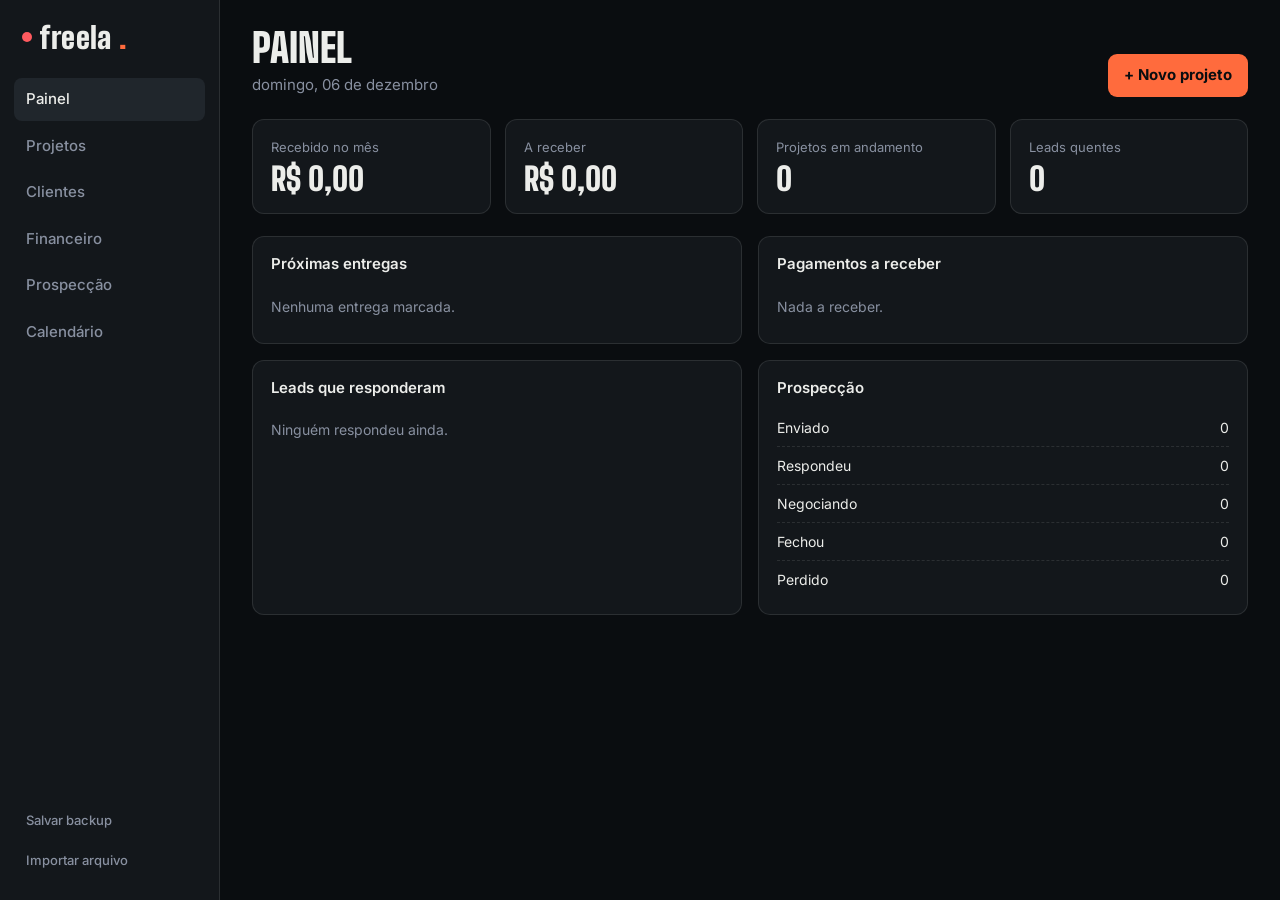
==== freela/index.html @ 752e2609 "Add Freela app: clients, projects, payments, prospecting and calendar (installable, data stays in th" ====
<!DOCTYPE html>
<html lang="pt-BR">
<head>
  <meta charset="UTF-8" />
  <meta name="viewport" content="width=device-width, initial-scale=1.0" />
  <title>Freela · Felipe Reis</title>
  <meta name="robots" content="noindex" />
  <meta name="theme-color" content="#0A0D10" />
  <link rel="manifest" href="manifest.json" />
  <link rel="icon" href="icon-192.png" />
  <link rel="preconnect" href="https://fonts.googleapis.com">
  <link rel="preconnect" href="https://fonts.gstatic.com" crossorigin>
  <link href="https://fonts.googleapis.com/css2?family=Big+Shoulders+Display:wght@700;900&family=Inter:wght@400;500;600;700&display=swap" rel="stylesheet">
  <style>
    :root {
      color-scheme: dark;
      --bg: #0A0D10; --surface: #13171B; --surface-2: #191E23; --surface-3: #20262c;
      --text: #ECEDEA; --muted: #8890A0; --border: rgba(255,255,255,.1);
      --orange: #FF6B3D; --teal: #17B3A3; --violet: #7C6CF0; --red: #FF5A5F; --yellow: #F5B83D;
    }
    * { margin: 0; padding: 0; box-sizing: border-box; min-width: 0; }
    body { background: var(--bg); color: var(--text); font: 15px/1.5 'Inter', system-ui, sans-serif; }
    button, input, select, textarea { font: inherit; color: inherit; }
    .app { display: grid; grid-template-columns: 220px minmax(0, 1fr); min-height: 100vh; }

    nav { background: var(--surface); border-right: 1px solid var(--border); padding: 22px 14px; display: flex; flex-direction: column; gap: 4px; position: sticky; top: 0; height: 100vh; }
    .logo { font: 900 30px/1 'Big Shoulders Display', sans-serif; letter-spacing: .5px; margin: 0 8px 22px; display: flex; align-items: center; gap: 8px; }
    .logo i { width: 10px; height: 10px; border-radius: 50%; background: var(--red); }
    .logo span { color: var(--orange); }
    nav button { background: none; border: 0; text-align: left; padding: 10px 12px; border-radius: 8px; color: var(--muted); cursor: pointer; font-weight: 500; display: flex; justify-content: space-between; }
    nav button:hover { background: var(--surface-2); color: var(--text); }
    nav button.on { background: var(--surface-3); color: var(--text); }
    nav button b { font-weight: 600; font-size: 12px; background: var(--surface-3); color: var(--muted); border-radius: 10px; padding: 1px 8px; }
    nav button b:empty { display: none; }
    nav .spacer { flex: 1; }
    nav .small { font-size: 13px; padding: 8px 12px; }

    main { padding: 28px 32px 60px; max-width: 1200px; width: 100%; }
    .head { display: flex; justify-content: space-between; align-items: flex-end; gap: 16px; margin-bottom: 22px; flex-wrap: wrap; }
    h1 { font: 900 40px/1 'Big Shoulders Display', sans-serif; text-transform: uppercase; }
    .sub { color: var(--muted); margin-top: 6px; }
    .btn { background: var(--orange); color: #0A0D10; border: 0; border-radius: 9px; padding: 10px 16px; font-weight: 700; cursor: pointer; }
    .btn.ghost { background: var(--surface-2); color: var(--text); border: 1px solid var(--border); font-weight: 600; }
    .btn.sm { padding: 6px 10px; font-size: 13px; }
    .btn:focus-visible, nav button:focus-visible { outline: 2px solid var(--text); outline-offset: 2px; }

    .cards { display: grid; grid-template-columns: repeat(4, minmax(0, 1fr)); gap: 14px; margin-bottom: 22px; }
    .card { background: var(--surface); border: 1px solid var(--border); border-radius: 12px; padding: 16px 18px; }
    .card small { color: var(--muted); font-size: 13px; }
    .card strong { display: block; font: 900 32px/1.1 'Big Shoulders Display', sans-serif; margin-top: 4px; }
    .grid2 { display: grid; grid-template-columns: minmax(0, 1fr) minmax(0, 1fr); gap: 16px; }
    .panel { background: var(--surface); border: 1px solid var(--border); border-radius: 12px; padding: 16px 18px; }
    .panel h2 { font-size: 15px; font-weight: 600; margin-bottom: 10px; }
    .empty { color: var(--muted); font-size: 14px; padding: 10px 0; }

    .toolbar { display: flex; gap: 10px; margin-bottom: 14px; flex-wrap: wrap; }
    .toolbar input, .toolbar select { background: var(--surface); border: 1px solid var(--border); border-radius: 8px; padding: 8px 12px; }
    .toolbar input { flex: 1; min-width: 200px; }

    table { width: 100%; border-collapse: collapse; background: var(--surface); border: 1px solid var(--border); border-radius: 12px; overflow: hidden; }
    th { text-align: left; font-size: 12px; font-weight: 600; color: var(--muted); text-transform: uppercase; letter-spacing: .4px; padding: 10px 14px; border-bottom: 1px solid var(--border); background: var(--surface-2); }
    td { padding: 10px 14px; border-bottom: 1px solid var(--border); font-size: 14px; vertical-align: middle; }
    tr:last-child td { border-bottom: 0; }
    tr.click { cursor: pointer; }
    tr.click:hover td { background: var(--surface-2); }
    td.num { font-variant-numeric: tabular-nums; white-space: nowrap; }
    .muted { color: var(--muted); }
    .late { color: var(--red); font-weight: 600; }

    .tag { display: inline-block; font-size: 12px; font-weight: 600; border-radius: 20px; padding: 2px 10px; white-space: nowrap; }
    .t-orcamento, .t-enviado, .t-pendente { background: rgba(136,144,160,.18); color: #b9c0cc; }
    .t-aprovado, .t-respondeu { background: rgba(124,108,240,.2); color: #b3a9ff; }
    .t-edicao, .t-negociando { background: rgba(245,184,61,.18); color: var(--yellow); }
    .t-revisao { background: rgba(255,107,61,.18); color: var(--orange); }
    .t-entregue, .t-fechou, .t-pago { background: rgba(23,179,163,.2); color: var(--teal); }
    .t-cancelado, .t-perdido { background: rgba(255,90,95,.15); color: var(--red); }

    .list li { list-style: none; display: flex; justify-content: space-between; gap: 10px; padding: 8px 0; border-bottom: 1px dashed var(--border); font-size: 14px; }
    .list li:last-child { border: 0; }

    .funnel { display: flex; gap: 8px; flex-wrap: wrap; margin-bottom: 14px; }
    .funnel button { background: var(--surface); border: 1px solid var(--border); border-radius: 10px; padding: 8px 14px; cursor: pointer; color: var(--muted); }
    .funnel button b { color: var(--text); font-size: 18px; margin-right: 6px; }
    .funnel button.on { border-color: var(--orange); color: var(--text); }

    .cal-head { display: flex; align-items: center; gap: 12px; margin-bottom: 12px; }
    .cal-head strong { font: 900 26px/1 'Big Shoulders Display', sans-serif; text-transform: uppercase; min-width: 220px; }
    .cal { display: grid; grid-template-columns: repeat(7, minmax(0, 1fr)); border: 1px solid var(--border); border-radius: 12px; overflow: hidden; }
    .cal .dow { background: var(--surface-2); padding: 8px; font-size: 12px; color: var(--muted); font-weight: 600; text-transform: uppercase; }
    .cal .day { background: var(--surface); min-height: 104px; padding: 6px; border-top: 1px solid var(--border); border-left: 1px solid var(--border); font-size: 12px; }
    .cal .day:nth-child(7n+1) { border-left: 0; }
    .cal .day.out { background: #0f1316; color: #4b525c; }
    .cal .day.today .n { background: var(--orange); color: #0A0D10; border-radius: 50%; }
    .cal .n { display: inline-grid; place-items: center; width: 22px; height: 22px; font-weight: 600; margin-bottom: 4px; }
    .ev { display: block; border-radius: 4px; padding: 2px 5px; margin-bottom: 3px; overflow: hidden; white-space: nowrap; text-overflow: ellipsis; cursor: pointer; border: 0; width: 100%; text-align: left; font-size: 11px; }
    .ev.p { background: rgba(255,107,61,.22); color: #ffb39a; }
    .ev.m { background: rgba(23,179,163,.22); color: #7fe0d5; }

    dialog { margin: auto; border: 1px solid var(--border); border-radius: 14px; background: var(--surface); color: var(--text); width: min(560px, calc(100vw - 32px)); padding: 0; }
    dialog::backdrop { background: rgba(0,0,0,.6); }
    dialog form { padding: 22px; }
    dialog h3 { font: 900 26px/1 'Big Shoulders Display', sans-serif; text-transform: uppercase; margin-bottom: 14px; }
    .fields { display: grid; grid-template-columns: minmax(0,1fr) minmax(0,1fr); gap: 10px 12px; }
    .fields .full { grid-column: 1 / -1; }
    .fields label { display: block; font-size: 12px; color: var(--muted); margin-bottom: 4px; font-weight: 500; }
    .fields input, .fields select, .fields textarea { width: 100%; background: var(--surface-2); border: 1px solid var(--border); border-radius: 8px; padding: 9px 11px; }
    .fields textarea { min-height: 70px; resize: vertical; }
    .fields input:focus, .fields select:focus, .fields textarea:focus { outline: 2px solid var(--orange); outline-offset: 0; }
    .actions { display: flex; justify-content: space-between; gap: 10px; margin-top: 18px; }
    .actions .right { display: flex; gap: 10px; margin-left: auto; }
    .del { background: none; border: 0; color: var(--red); cursor: pointer; font-weight: 600; }

    .toast { position: fixed; bottom: 20px; left: 50%; transform: translateX(-50%); background: var(--surface-3); border: 1px solid var(--border); padding: 10px 18px; border-radius: 10px; opacity: 0; transition: opacity .2s; pointer-events: none; }
    .toast.show { opacity: 1; }

    @media (max-width: 860px) {
      .app { grid-template-columns: minmax(0,1fr); }
      nav { position: sticky; top: 0; height: auto; flex-direction: row; overflow-x: auto; padding: 10px; z-index: 3; }
      .logo { display: none; } nav .spacer, nav .small { display: none; }
      main { padding: 20px 16px 50px; }
      .cards { grid-template-columns: repeat(2, minmax(0, 1fr)); }
      .grid2 { grid-template-columns: minmax(0,1fr); }
      table { display: block; overflow-x: auto; }
      .cal .day { min-height: 70px; }
    }
  </style>
</head>
<body>
  <div class="app">
    <nav>
      <div class="logo"><i></i>freela<span>.</span></div>
      <button data-v="painel">Painel</button>
      <button data-v="projetos">Projetos <b id="c-projetos"></b></button>
      <button data-v="clientes">Clientes <b id="c-clientes"></b></button>
      <button data-v="financeiro">Financeiro</button>
      <button data-v="prospeccao">Prospecção <b id="c-leads"></b></button>
      <button data-v="calendario">Calendário</button>
      <div class="spacer"></div>
      <button class="small" id="exportar">Salvar backup</button>
      <button class="small" id="importar">Importar arquivo</button>
      <input type="file" id="arquivo" accept="application/json" hidden />
    </nav>
    <main id="main"></main>
  </div>

  <dialog id="dlg"><form id="frm" method="dialog"></form></dialog>
  <div class="toast" id="toast" role="status"></div>

  <script src="app.js"></script>
  <script>
    if ('serviceWorker' in navigator) navigator.serviceWorker.register('sw.js').catch(() => {});
  </script>
</body>
</html>
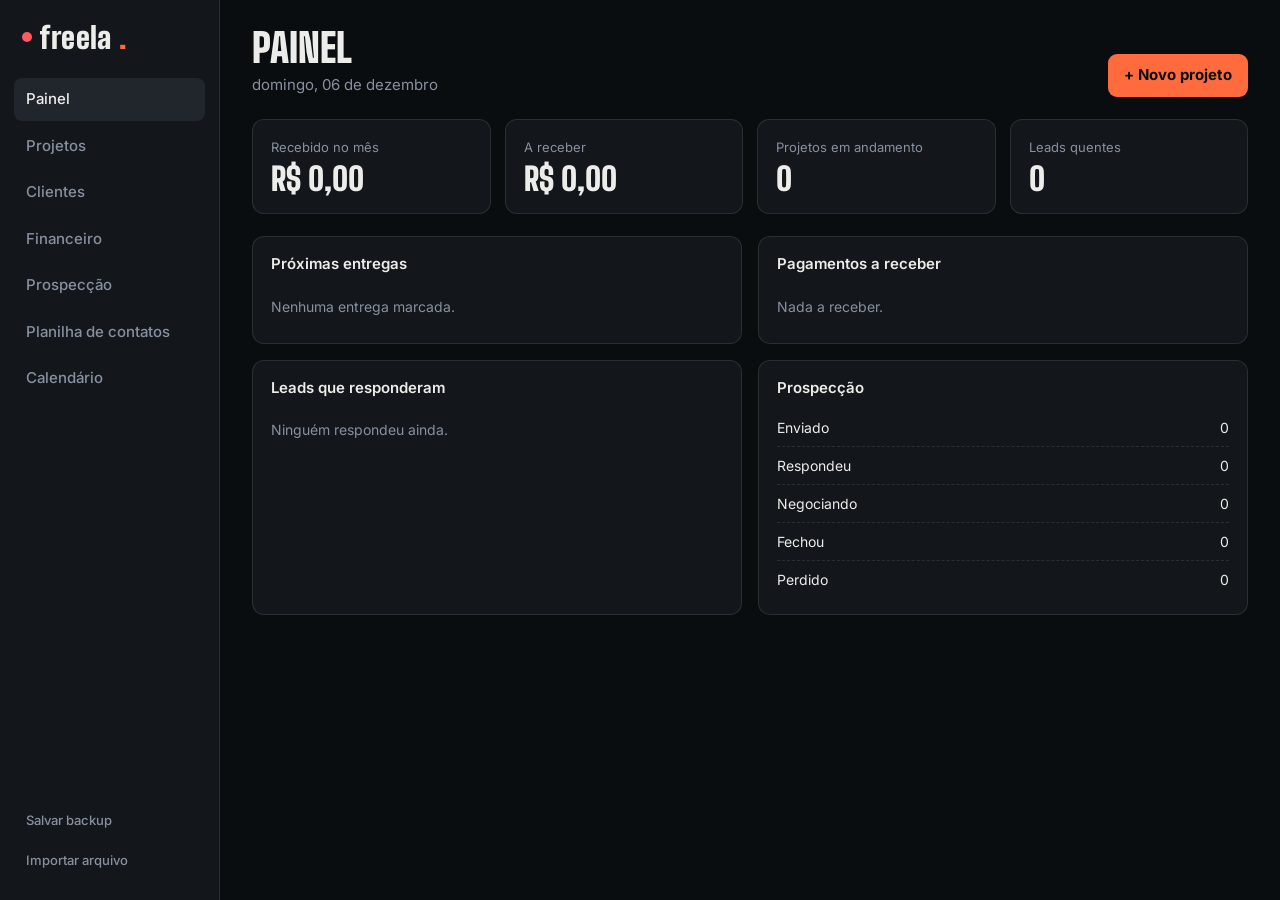
==== commit bb6696e4: "Add editable contacts spreadsheet to Freela app" ====
--- a/freela/index.html
+++ b/freela/index.html
@@ -113,6 +113,25 @@
     .toast { position: fixed; bottom: 20px; left: 50%; transform: translateX(-50%); background: var(--surface-3); border: 1px solid var(--border); padding: 10px 18px; border-radius: 10px; opacity: 0; transition: opacity .2s; pointer-events: none; }
     .toast.show { opacity: 1; }
 
+    .sheet-wrap { overflow-x: auto; border: 1px solid var(--border); border-radius: 12px; }
+    .sheet { border: 0; border-radius: 0; min-width: 1180px; }
+    .sheet td { padding: 4px 6px; }
+    .sheet td.fixed { padding: 8px 12px; min-width: 190px; }
+    .sheet input, .sheet select, .sheet textarea { width: 100%; background: transparent; border: 1px solid transparent; border-radius: 6px; padding: 6px 8px; font-size: 13px; }
+    .sheet textarea { resize: vertical; min-height: 32px; height: 32px; }
+    .sheet input:hover, .sheet select:hover, .sheet textarea:hover { border-color: var(--border); }
+    .sheet input:focus, .sheet select:focus, .sheet textarea:focus { outline: none; border-color: var(--orange); background: var(--surface-2); }
+    .sheet select option { background: var(--surface); }
+    .sheet select { min-width: 132px; }
+    .sheet input[type=date] { min-width: 138px; }
+    .sheet textarea { min-width: 220px; }
+    .sheet select.r-sim, .sheet select.p-aceita { color: var(--teal); font-weight: 600; }
+    .sheet select.r-nao { color: var(--muted); }
+    .sheet select.p-enviada { color: var(--yellow); font-weight: 600; }
+    .sheet select.p-recusada { color: var(--red); font-weight: 600; }
+    .sheet tr.due td { background: rgba(255,107,61,.07); }
+    .legend { color: var(--muted); font-size: 13px; margin-bottom: 12px; }
+
     @media (max-width: 860px) {
       .app { grid-template-columns: minmax(0,1fr); }
       nav { position: sticky; top: 0; height: auto; flex-direction: row; overflow-x: auto; padding: 10px; z-index: 3; }
@@ -134,6 +153,7 @@
       <button data-v="clientes">Clientes <b id="c-clientes"></b></button>
       <button data-v="financeiro">Financeiro</button>
       <button data-v="prospeccao">Prospecção <b id="c-leads"></b></button>
+      <button data-v="planilha">Planilha de contatos</button>
       <button data-v="calendario">Calendário</button>
       <div class="spacer"></div>
       <button class="small" id="exportar">Salvar backup</button>
